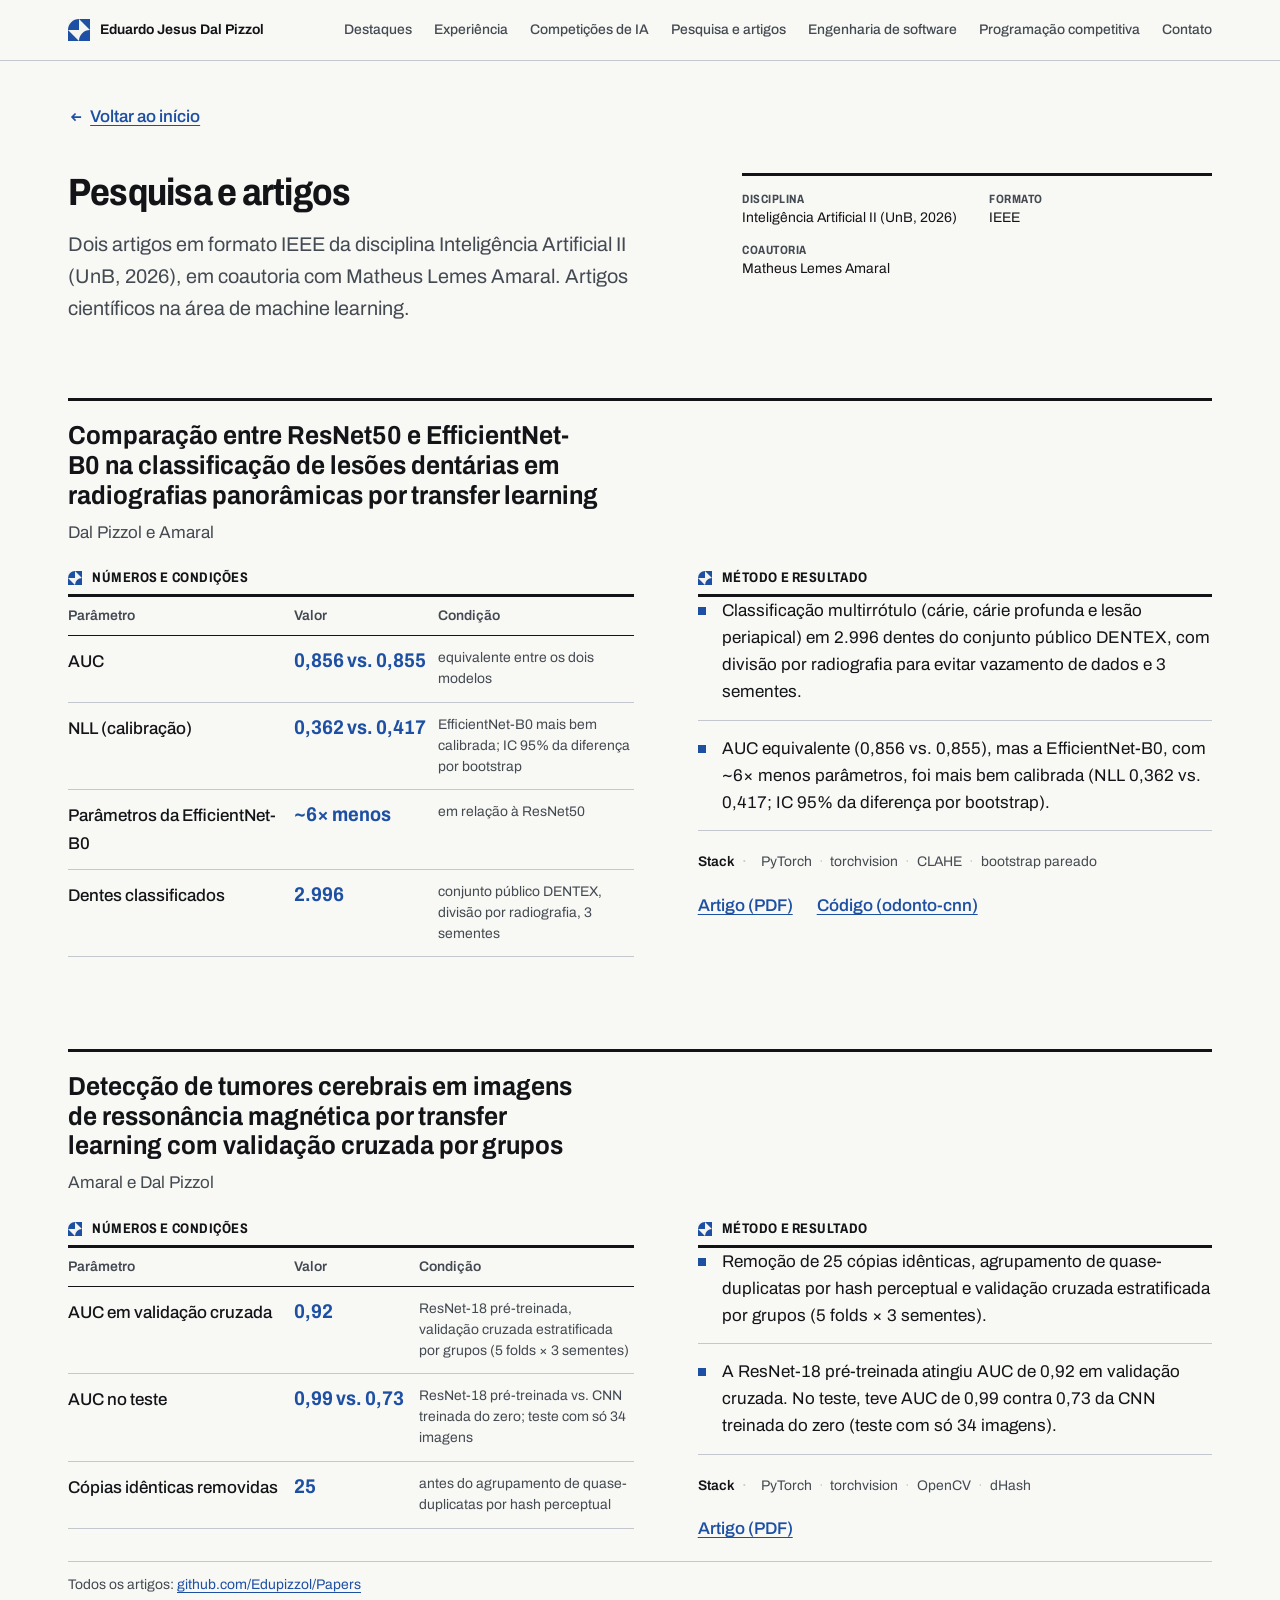
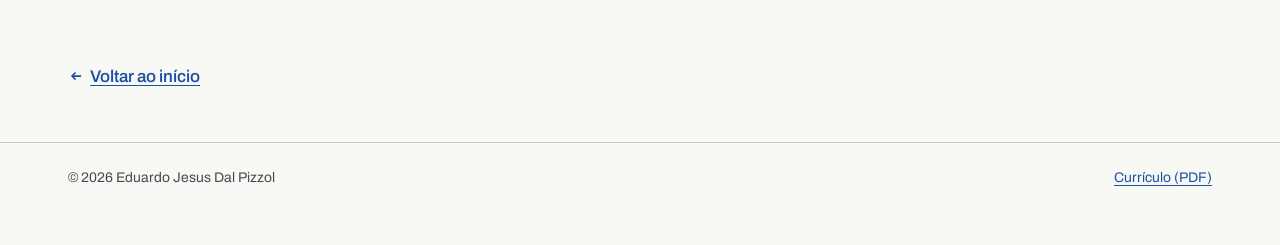
==== projetos/artigos.html @ 04b91852 "feat: refaz o portfólio com foco em AI Engineering - index.html com seções de destaques, experiência" ====
<!DOCTYPE html>
<html lang="pt-BR">
<head>
<meta charset="utf-8">
<meta name="viewport" content="width=device-width, initial-scale=1">
<title>Pesquisa e artigos · Eduardo Jesus Dal Pizzol</title>
<meta name="description" content="Dois artigos em formato IEEE de deep learning com PyTorch: lesões dentárias em radiografias panorâmicas e tumores cerebrais em ressonância magnética.">
<meta name="author" content="Eduardo Jesus Dal Pizzol">
<link rel="canonical" href="https://edupizzol.github.io/projetos/artigos.html">
<meta name="theme-color" content="#f8f8f5" media="(prefers-color-scheme: light)">
<meta name="theme-color" content="#0f1114" media="(prefers-color-scheme: dark)">

<meta property="og:type" content="article">
<meta property="og:locale" content="pt_BR">
<meta property="og:site_name" content="Eduardo Jesus Dal Pizzol">
<meta property="og:title" content="Pesquisa e artigos · Eduardo Jesus Dal Pizzol">
<meta property="og:description" content="Dois artigos em formato IEEE de deep learning com PyTorch: lesões dentárias em radiografias panorâmicas e tumores cerebrais em ressonância magnética.">
<meta property="og:url" content="https://edupizzol.github.io/projetos/artigos.html">
<meta property="og:image" content="https://edupizzol.github.io/assets/img/og.png">
<meta property="og:image:width" content="1200">
<meta property="og:image:height" content="630">
<meta property="og:image:alt" content="Eduardo Jesus Dal Pizzol, AI Engineering: Machine Learning, NLP e LLMs">
<meta name="twitter:card" content="summary_large_image">

<link rel="icon" href="../assets/img/favicon.svg" type="image/svg+xml">
<link rel="icon" href="../assets/img/favicon-32.png" sizes="32x32" type="image/png">
<link rel="apple-touch-icon" href="../assets/img/apple-touch-icon.png">
<link rel="preload" href="../assets/fonts/archivo-latin.woff2" as="font" type="font/woff2" crossorigin>
<link rel="stylesheet" href="../assets/css/style.css">
</head>
<body>
<a class="skip" href="#conteudo">Pular para o conteúdo</a>

<header class="doc-head">
  <div class="wrap">
    <a class="brand" href="../" aria-label="Eduardo Jesus Dal Pizzol, início">
      <svg class="tile" width="22" height="22" viewBox="0 0 24 24" aria-hidden="true" focusable="false"><rect class="tw" width="24" height="24"/><path class="tb" d="M12 12V0A12 12 0 0 0 0 12ZM12 0H24V12ZM0 12V24H12ZM24 24H12A12 12 0 0 1 24 12Z"/></svg>
      Eduardo Jesus Dal Pizzol
    </a>
    <nav class="site-nav" aria-label="Seções do início">
      <ul>
        <li><a href="../#destaques">Destaques</a></li>
        <li><a href="../#experiencia">Experiência</a></li>
        <li><a href="../#competicoes">Competições de IA</a></li>
        <li><a href="../#pesquisa">Pesquisa e artigos</a></li>
        <li><a href="../#engenharia">Engenharia de software</a></li>
        <li><a href="../#programacao">Programação competitiva</a></li>
        <li><a href="../#contato">Contato</a></li>
      </ul>
    </nav>
  </div>
</header>

<main id="conteudo" class="wrap">
  <a class="back" href="../"><svg viewBox="0 0 16 16" aria-hidden="true" focusable="false"><path d="M13 8H4M7.5 4.5 4 8l3.5 3.5" fill="none" stroke="currentColor" stroke-width="1.6"/></svg>Voltar ao início</a>

  <div class="detail-head">
    <div>
      <h1>Pesquisa e artigos</h1>
      <p class="lede">Dois artigos em formato IEEE da disciplina Inteligência Artificial II (UnB, 2026), em coautoria com Matheus Lemes Amaral. Artigos científicos na área de machine learning.</p>
    </div>
    <dl class="entry-meta">
      <div><dt>Disciplina</dt><dd>Inteligência Artificial II (UnB, 2026)</dd></div>
      <div><dt>Formato</dt><dd>IEEE</dd></div>
      <div><dt>Coautoria</dt><dd>Matheus Lemes Amaral</dd></div>
    </dl>
  </div>

  <div class="detail-body">
<div>
  <article class="paper">
    <h2>Comparação entre ResNet50 e EfficientNet-B0 na classificação de lesões dentárias em radiografias panorâmicas por transfer learning</h2>
    <p class="authors">Dal Pizzol e Amaral</p>
    <div class="paper-grid">
      <div class="spec-wrap">
        <h3 class="spec-title"><svg class="tile" width="14" height="14" viewBox="0 0 24 24" aria-hidden="true" focusable="false"><rect class="tw" width="24" height="24"/><path class="tb" d="M12 12V0A12 12 0 0 0 0 12ZM12 0H24V12ZM0 12V24H12ZM24 24H12A12 12 0 0 1 24 12Z"/></svg> Números e condições</h3>
        <table class="spec" role="table">
          <colgroup><col class="c-param"><col class="c-val"><col></colgroup>
          <thead role="rowgroup"><tr role="row"><th scope="col" role="columnheader">Parâmetro</th><th scope="col" role="columnheader">Valor</th><th scope="col" role="columnheader">Condição</th></tr></thead>
          <tbody role="rowgroup">
          <tr role="row"><th scope="row" role="rowheader">AUC</th><td class="val" role="cell">0,856 vs. 0,855</td><td class="cond" role="cell">equivalente entre os dois modelos</td></tr>
          <tr role="row"><th scope="row" role="rowheader">NLL (calibração)</th><td class="val" role="cell">0,362 vs. 0,417</td><td class="cond" role="cell">EfficientNet-B0 mais bem calibrada; IC 95% da diferença por bootstrap</td></tr>
          <tr role="row"><th scope="row" role="rowheader">Parâmetros da EfficientNet-B0</th><td class="val" role="cell">~6× menos</td><td class="cond" role="cell">em relação à ResNet50</td></tr>
          <tr role="row"><th scope="row" role="rowheader">Dentes classificados</th><td class="val" role="cell">2.996</td><td class="cond" role="cell">conjunto público DENTEX, divisão por radiografia, 3 sementes</td></tr>
          </tbody>
        </table>
      </div>
      <div>
        <h3 class="spec-title"><svg class="tile" width="14" height="14" viewBox="0 0 24 24" aria-hidden="true" focusable="false"><rect class="tw" width="24" height="24"/><path class="tb" d="M12 12V0A12 12 0 0 0 0 12ZM12 0H24V12ZM0 12V24H12ZM24 24H12A12 12 0 0 1 24 12Z"/></svg> Método e resultado</h3>
        <ul class="bullets">
          <li>Classificação multirrótulo (cárie, cárie profunda e lesão periapical) em 2.996 dentes do conjunto público DENTEX, com divisão por radiografia para evitar vazamento de dados e 3 sementes.</li>
          <li>AUC equivalente (0,856 vs. 0,855), mas a EfficientNet-B0, com ~6× menos parâmetros, foi mais bem calibrada (NLL 0,362 vs. 0,417; IC 95% da diferença por bootstrap).</li>
        </ul>
        <ul class="stack" aria-label="Stack"><li class="stack-label">Stack</li><li>PyTorch</li><li>torchvision</li><li>CLAHE</li><li>bootstrap pareado</li></ul>
        <ul class="links"><li><a href="https://github.com/Edupizzol/Papers/blob/main/2026-lesoes-dentarias-resnet-efficientnet.pdf">Artigo (PDF)</a></li><li><a href="https://github.com/Edupizzol/odonto-cnn">Código (odonto-cnn)</a></li></ul>
      </div>
    </div>
  </article>
  <article class="paper">
    <h2>Detecção de tumores cerebrais em imagens de ressonância magnética por transfer learning com validação cruzada por grupos</h2>
    <p class="authors">Amaral e Dal Pizzol</p>
    <div class="paper-grid">
      <div class="spec-wrap">
        <h3 class="spec-title"><svg class="tile" width="14" height="14" viewBox="0 0 24 24" aria-hidden="true" focusable="false"><rect class="tw" width="24" height="24"/><path class="tb" d="M12 12V0A12 12 0 0 0 0 12ZM12 0H24V12ZM0 12V24H12ZM24 24H12A12 12 0 0 1 24 12Z"/></svg> Números e condições</h3>
        <table class="spec" role="table">
          <colgroup><col class="c-param"><col class="c-val"><col></colgroup>
          <thead role="rowgroup"><tr role="row"><th scope="col" role="columnheader">Parâmetro</th><th scope="col" role="columnheader">Valor</th><th scope="col" role="columnheader">Condição</th></tr></thead>
          <tbody role="rowgroup">
          <tr role="row"><th scope="row" role="rowheader">AUC em validação cruzada</th><td class="val" role="cell">0,92</td><td class="cond" role="cell">ResNet-18 pré-treinada, validação cruzada estratificada por grupos (5 folds × 3 sementes)</td></tr>
          <tr role="row"><th scope="row" role="rowheader">AUC no teste</th><td class="val" role="cell">0,99 vs. 0,73</td><td class="cond" role="cell">ResNet-18 pré-treinada vs. CNN treinada do zero; teste com só 34 imagens</td></tr>
          <tr role="row"><th scope="row" role="rowheader">Cópias idênticas removidas</th><td class="val" role="cell">25</td><td class="cond" role="cell">antes do agrupamento de quase-duplicatas por hash perceptual</td></tr>
          </tbody>
        </table>
      </div>
      <div>
        <h3 class="spec-title"><svg class="tile" width="14" height="14" viewBox="0 0 24 24" aria-hidden="true" focusable="false"><rect class="tw" width="24" height="24"/><path class="tb" d="M12 12V0A12 12 0 0 0 0 12ZM12 0H24V12ZM0 12V24H12ZM24 24H12A12 12 0 0 1 24 12Z"/></svg> Método e resultado</h3>
        <ul class="bullets">
          <li>Remoção de 25 cópias idênticas, agrupamento de quase-duplicatas por hash perceptual e validação cruzada estratificada por grupos (5 folds × 3 sementes).</li>
          <li>A ResNet-18 pré-treinada atingiu AUC de 0,92 em validação cruzada. No teste, teve AUC de 0,99 contra 0,73 da CNN treinada do zero (teste com só 34 imagens).</li>
        </ul>
        <ul class="stack" aria-label="Stack"><li class="stack-label">Stack</li><li>PyTorch</li><li>torchvision</li><li>OpenCV</li><li>dHash</li></ul>
        <ul class="links"><li><a href="https://github.com/Edupizzol/Papers/blob/main/2026-tumor-cerebral-rm-validacao-por-grupos.pdf">Artigo (PDF)</a></li></ul>
      </div>
    </div>
  </article>
    <p class="note">Todos os artigos: <a href="https://github.com/Edupizzol/Papers">github.com/Edupizzol/Papers</a></p>
</div>
  </div>

  <a class="back" href="../"><svg viewBox="0 0 16 16" aria-hidden="true" focusable="false"><path d="M13 8H4M7.5 4.5 4 8l3.5 3.5" fill="none" stroke="currentColor" stroke-width="1.6"/></svg>Voltar ao início</a>
</main>

<footer class="site-foot">
  <div class="wrap">
    <p>© 2026 Eduardo Jesus Dal Pizzol</p>
    <p><a href="../curriculo.pdf">Currículo (PDF)</a></p>
  </div>
</footer>
</body>
</html>
---- assets/css/style.css ----
/* Portfólio · Eduardo Jesus Dal Pizzol
   Folha de dados: cada resultado com seu valor e sua condição ao lado.
   Fonte: Archivo (SIL OFL 1.1, ver assets/fonts/OFL.txt), auto-hospedada. */

@font-face {
  font-family: "Archivo";
  font-style: normal;
  font-weight: 100 900;
  font-stretch: 62% 125%;
  font-display: swap;
  src: url("../fonts/archivo-latin.woff2") format("woff2");
  unicode-range: U+0000-00FF, U+0131, U+0152-0153, U+02BB-02BC, U+02C6, U+02DA, U+02DC, U+0304, U+0308, U+0329, U+2000-206F, U+20AC, U+2122, U+2191, U+2193, U+2212, U+2215, U+FEFF, U+FFFD;
}
@font-face {
  font-family: "Archivo";
  font-style: normal;
  font-weight: 100 900;
  font-stretch: 62% 125%;
  font-display: swap;
  src: url("../fonts/archivo-latin-ext.woff2") format("woff2");
  unicode-range: U+0100-02BA, U+02BD-02C5, U+02C7-02CC, U+02CE-02D7, U+02DD-02FF, U+0304, U+0308, U+0329, U+1D00-1DBF, U+1E00-1E9F, U+1EF2-1EFF, U+2020, U+20A0-20AB, U+20AD-20C4, U+2113, U+2C60-2C7F, U+A720-A7FF;
}

/* ---------- tokens ---------- */

:root {
  color-scheme: light dark;

  --paper: #f8f8f5;
  --ink: #121417;
  --ink-2: #444a52;
  --rule: #c4c8ce;
  --accent: #1d4fa3;
  --accent-hover: #163d80;
  --on-accent: #ffffff;
  --select: #c9d8f2;

  /* o azulejo é objeto físico: mesmas cores nos dois temas */
  --tile-blue: #1d4fa3;
  --tile-white: #f4f4f0;

  --font: "Archivo", ui-sans-serif, system-ui, -apple-system, "Segoe UI", Roboto, "Helvetica Neue", Arial, sans-serif;

  --gutter: clamp(16px, 4vw, 48px);
  --max: 1240px;
  --step--1: clamp(0.8125rem, 0.79rem + 0.1vw, 0.875rem);
  --step-0: clamp(1rem, 0.97rem + 0.15vw, 1.0625rem);
  --step-1: clamp(1.0625rem, 1rem + 0.3vw, 1.25rem);
  --step-2: clamp(1.25rem, 1.1rem + 0.7vw, 1.625rem);
  --step-3: clamp(1.625rem, 1.3rem + 1.4vw, 2.375rem);
  --step-4: clamp(2.25rem, 1.3rem + 4vw, 4.5rem);

  --space-section: clamp(3.5rem, 2.5rem + 4vw, 6.5rem);
}

@media (prefers-color-scheme: dark) {
  :root {
    --paper: #0f1114;
    --ink: #e8eaed;
    --ink-2: #a8afb9;
    --rule: #30353d;
    --accent: #8fb3f2;
    --accent-hover: #b4cdf7;
    --on-accent: #0f1114;
    --select: #29426e;
  }
}

/* ---------- base ---------- */

*, *::before, *::after { box-sizing: border-box; }

html {
  -webkit-text-size-adjust: 100%;
  text-size-adjust: 100%;
  scroll-padding-top: 1.5rem;
}

body {
  margin: 0;
  background: var(--paper);
  color: var(--ink);
  font-family: var(--font);
  font-size: var(--step-0);
  line-height: 1.6;
  font-weight: 400;
  font-variant-numeric: tabular-nums;
  -webkit-font-smoothing: antialiased;
  overflow-wrap: break-word;
}

::selection { background: var(--select); color: var(--ink); }

h1, h2, h3, h4 { line-height: 1.15; margin: 0; text-wrap: balance; }
p { margin: 0 0 1rem; text-wrap: pretty; }
ul, ol { margin: 0; padding: 0; }
img, svg { display: block; max-width: 100%; }

a {
  color: var(--accent);
  text-decoration-line: underline;
  text-decoration-thickness: 1px;
  text-underline-offset: 0.2em;
  transition: color 0.15s ease, text-decoration-color 0.15s ease;
}
a:hover { color: var(--accent-hover); text-decoration-thickness: 2px; }

:focus-visible {
  outline: 2px solid var(--accent);
  outline-offset: 3px;
  border-radius: 1px;
}

.skip {
  position: absolute;
  left: var(--gutter);
  top: -100px;
  z-index: 10;
  background: var(--accent);
  color: var(--on-accent);
  padding: 0.5rem 0.875rem;
  font-weight: 600;
  text-decoration: none;
}
.skip:focus { top: 0.75rem; }

.visually-hidden {
  position: absolute !important;
  width: 1px; height: 1px;
  margin: -1px; padding: 0;
  overflow: hidden;
  clip: rect(0 0 0 0);
  white-space: nowrap;
  border: 0;
}

.wrap {
  max-width: var(--max);
  margin-inline: auto;
  padding-inline: var(--gutter);
}

/* ---------- azulejo ---------- */

.tile { flex: none; }
.tile .tw { fill: var(--tile-white); }
.tile .tb { fill: var(--tile-blue); }

/* ---------- cabeçalho do documento ---------- */

.doc-head {
  border-bottom: 1px solid var(--rule);
}
.doc-head .wrap {
  display: flex;
  align-items: center;
  gap: 1rem 2rem;
  min-height: 3.75rem;
}
.brand {
  display: inline-flex;
  align-items: center;
  gap: 0.625rem;
  color: var(--ink);
  font-weight: 650;
  font-size: var(--step--1);
  text-decoration: none;
  white-space: nowrap;
}
.brand:hover { color: var(--ink); }

.site-nav { margin-left: auto; min-width: 0; }
.site-nav ul {
  display: flex;
  list-style: none;
  gap: 0.25rem 1.375rem;
}
.site-nav a {
  display: inline-block;
  padding-block: 0.875rem;
  color: var(--ink-2);
  font-size: var(--step--1);
  font-weight: 500;
  text-decoration: none;
  white-space: nowrap;
}
.site-nav a:hover { color: var(--ink); text-decoration: underline; }

@media (max-width: 1100px) {
  .doc-head .wrap { flex-wrap: wrap; padding-top: 0.75rem; gap: 0 1rem; }
  .site-nav { margin-left: 0; width: 100%; }
  .site-nav ul {
    overflow-x: auto;
    scrollbar-width: thin;
    scrollbar-color: var(--rule) transparent;
    padding: 0.375rem 2.5rem 0.375rem 0.375rem;
    margin: -0.375rem -0.375rem 0;
    -webkit-mask-image: linear-gradient(to right, #000 calc(100% - 2.5rem), transparent);
    mask-image: linear-gradient(to right, #000 calc(100% - 2.5rem), transparent);
  }
  .site-nav a { padding-block: 0.625rem; }
}

/* ---------- hero ---------- */

.hero {
  display: grid;
  gap: clamp(2.5rem, 5vw, 4.5rem);
  padding-block: clamp(2.5rem, 1.5rem + 5vw, 5.5rem) var(--space-section);
}
@media (min-width: 1024px) {
  .hero {
    grid-template-columns: minmax(0, 1.08fr) minmax(0, 1fr);
    align-items: start;
  }
}

.hero h1 {
  font-size: var(--step-4);
  font-weight: 720;
  font-stretch: 86%;
  letter-spacing: -0.022em;
  line-height: 0.98;
  margin-bottom: 1.25rem;
}
.hero .role {
  font-size: var(--step-1);
  font-weight: 500;
  line-height: 1.4;
  color: var(--ink);
  max-width: 38ch;
  margin-bottom: 1.5rem;
}
.hero .lede {
  max-width: 60ch;
  color: var(--ink-2);
  font-size: var(--step-1);
  line-height: 1.6;
  margin-bottom: 2rem;
}

.actions {
  display: flex;
  flex-wrap: wrap;
  align-items: center;
  gap: 0.75rem 1.5rem;
  list-style: none;
}
.actions a:not(.btn) { font-weight: 550; }

.btn {
  display: inline-flex;
  align-items: center;
  gap: 0.5rem;
  min-height: 2.875rem;
  padding: 0.625rem 1.125rem;
  background: var(--accent);
  color: var(--on-accent);
  border: 1px solid var(--accent);
  border-radius: 2px;
  font-weight: 600;
  text-decoration: none;
  transition: background-color 0.15s ease, border-color 0.15s ease;
}
.btn:hover { background: var(--accent-hover); border-color: var(--accent-hover); color: var(--on-accent); }
.btn svg { width: 1em; height: 1em; }

/* ---------- seções ---------- */

.section { padding-bottom: var(--space-section); }

.section-head {
  display: flex;
  align-items: center;
  gap: 0.75rem;
  border-top: 3px solid var(--ink);
  padding-top: 0.875rem;
  margin-bottom: clamp(1.75rem, 1.25rem + 1.5vw, 2.75rem);
}
.section-head h2 {
  font-size: var(--step-2);
  font-weight: 700;
  font-stretch: 80%;
  letter-spacing: 0.01em;
  text-transform: uppercase;
}
.section-intro {
  max-width: 68ch;
  color: var(--ink-2);
  margin: -0.75rem 0 2rem;
}

/* ---------- tabela parâmetro · valor · condição ---------- */

.spec-wrap { min-width: 0; }
.spec-title {
  display: flex;
  align-items: center;
  gap: 0.625rem;
  font-size: var(--step--1);
  font-weight: 700;
  font-stretch: 80%;
  text-transform: uppercase;
  letter-spacing: 0.04em;
  border-bottom: 3px solid var(--ink);
  padding-bottom: 0.5rem;
}
h2.spec-title { font-size: var(--step-1); }

.spec {
  width: 100%;
  border-collapse: collapse;
  font-size: var(--step-0);
}
.spec th, .spec td {
  text-align: left;
  vertical-align: top;
  padding: 0.75rem 0.75rem 0.75rem 0;
  border-bottom: 1px solid var(--rule);
}
.spec thead th {
  font-size: var(--step--1);
  font-weight: 600;
  color: var(--ink-2);
  padding-block: 0.5rem;
  border-bottom: 1px solid var(--ink);
}
.spec tbody th { font-weight: 500; }
.spec .val {
  color: var(--accent);
  font-weight: 700;
  font-stretch: 90%;
  font-size: var(--step-1);
  line-height: 1.3;
  white-space: nowrap;
}
.spec .cond { color: var(--ink-2); font-size: var(--step--1); line-height: 1.5; }
.spec td:last-child, .spec th:last-child { padding-right: 0; }
.spec a { color: inherit; }
.spec tbody th a { color: var(--ink); text-decoration-color: var(--rule); }
.spec tbody th a:hover { text-decoration-color: var(--ink); }

/* colunas: parâmetro | valor | condição */
.spec col.c-param { width: 40%; }
.spec col.c-val { width: 22%; }

@media (max-width: 640px) {
  .spec, .spec tbody { display: block; width: 100%; }
  .spec colgroup { display: none; }
  .spec thead { position: absolute; width: 1px; height: 1px; overflow: hidden; clip: rect(0 0 0 0); }
  .spec tr {
    display: grid;
    grid-template-columns: 6.5rem minmax(0, 1fr);
    column-gap: 1rem;
    border-bottom: 1px solid var(--rule);
    padding-block: 0.75rem;
  }
  .spec th, .spec td { border: 0; padding: 0; }
  .spec .val { grid-column: 1; grid-row: 1 / span 2; white-space: normal; }
  .spec tbody th { grid-column: 2; grid-row: 1; }
  .spec .cond { grid-column: 2; grid-row: 2; margin-top: 0.125rem; }
}

/* ---------- entradas (experiência, competições, projetos) ---------- */

.entries { list-style: none; }
.entry {
  display: grid;
  gap: 1rem clamp(1.5rem, 4vw, 4rem);
  padding-block: clamp(1.75rem, 1.25rem + 1.5vw, 2.5rem);
  border-top: 1px solid var(--rule);
}
.entries > .entry:first-child { border-top: 0; padding-top: 0; }
@media (min-width: 900px) {
  .entry { grid-template-columns: minmax(0, 15rem) minmax(0, 1fr); }
}

.entry-meta {
  margin: 0;
  font-size: var(--step--1);
  line-height: 1.5;
  color: var(--ink-2);
}
.entry-meta div + div { margin-top: 0.5rem; }
@media (max-width: 899px) {
  .entry > .entry-meta {
    display: grid;
    grid-template-columns: repeat(auto-fit, minmax(9rem, 1fr));
    gap: 0.625rem 1.25rem;
  }
  .entry > .entry-meta div + div { margin-top: 0; }
  /* título primeiro, depois datas e papel, depois descrição e links */
  .entry { display: flex; flex-direction: column; gap: 0; }
  .entry > .entry-body { display: contents; }
  .entry > .entry-meta { order: 1; margin-bottom: 1rem; }
  .entry-body > :not(h3):not(.org):not(.seal) { order: 2; }
  .entry .seal { align-self: flex-start; }
}
.entry-meta dt {
  font-weight: 700;
  font-stretch: 80%;
  text-transform: uppercase;
  letter-spacing: 0.04em;
  font-size: 0.75rem;
  color: var(--ink-2);
}
.entry-meta dd { margin: 0; color: var(--ink); }

.entry-body { min-width: 0; max-width: 72ch; }
.entry h3 {
  font-size: var(--step-2);
  font-weight: 680;
  font-stretch: 92%;
  letter-spacing: -0.01em;
  margin-bottom: 0.625rem;
}
.entry h3 + .org { margin-top: -0.25rem; }
.org { color: var(--ink-2); font-size: var(--step--1); margin-bottom: 0.875rem; }
.entry p { margin-bottom: 0.875rem; }

.stack {
  display: flex;
  flex-wrap: wrap;
  gap: 0.25rem 0;
  list-style: none;
  font-size: var(--step--1);
  color: var(--ink-2);
  margin-bottom: 1rem;
}
.stack li:not(:last-child)::after {
  content: "·";
  padding-inline: 0.5em;
  color: var(--rule);
}
.stack-label { font-weight: 600; color: var(--ink); margin-right: 0.5em; }

.links {
  display: flex;
  flex-wrap: wrap;
  gap: 0.5rem 1.5rem;
  list-style: none;
  font-weight: 550;
}
.links a { display: inline-flex; align-items: center; gap: 0.375rem; min-height: 2rem; }
.links svg { width: 0.95em; height: 0.95em; flex: none; }

/* selo e estados: sempre texto, nunca só cor */
.seal {
  display: inline-block;
  border: 1px solid var(--accent);
  color: var(--accent);
  font-weight: 650;
  font-size: var(--step--1);
  line-height: 1.4;
  padding: 0.3rem 0.625rem;
  margin-bottom: 0.875rem;
}
.tag {
  display: inline-block;
  border: 1px solid var(--rule);
  color: var(--ink-2);
  font-size: 0.75rem;
  font-weight: 650;
  font-stretch: 85%;
  text-transform: uppercase;
  letter-spacing: 0.05em;
  padding: 0.1rem 0.45rem;
  vertical-align: 0.15em;
  white-space: nowrap;
}

.note {
  font-size: var(--step--1);
  color: var(--ink-2);
  border-top: 1px solid var(--rule);
  padding-top: 0.75rem;
  margin-top: 1rem;
}

/* engenharia de software: duas colunas de entradas compactas */
.grid-2 { display: grid; gap: 0 clamp(2rem, 5vw, 4rem); list-style: none; }
@media (min-width: 900px) { .grid-2 { grid-template-columns: repeat(2, minmax(0, 1fr)); } }
.grid-2 .entry { grid-template-columns: minmax(0, 1fr); }
.grid-2 > .entry:first-child { border-top: 0; padding-top: 0; }
@media (min-width: 900px) {
  .grid-2 > .entry:nth-child(2) { border-top: 0; padding-top: 0; }
}
.grid-2 .entry h3 { font-size: var(--step-1); }

/* ---------- programação competitiva ---------- */

.cp { display: grid; gap: 2rem clamp(2rem, 5vw, 4rem); }
@media (min-width: 900px) { .cp { grid-template-columns: minmax(0, 1.2fr) minmax(0, 1fr); } }
.cp p { max-width: 64ch; }
.cf-status { font-size: var(--step--1); color: var(--ink-2); margin-top: 0.75rem; }

/* ---------- contato ---------- */

.contact {
  display: grid;
  gap: 1.5rem;
  align-items: end;
}
@media (min-width: 900px) { .contact { grid-template-columns: minmax(0, 1fr) auto; } }
.contact-list { list-style: none; }
.contact-list li {
  display: grid;
  grid-template-columns: 6.5rem minmax(0, 1fr);
  gap: 1rem;
  padding-block: 0.75rem;
  border-bottom: 1px solid var(--rule);
}
.contact-list li:first-child { border-top: 1px solid var(--rule); }
.contact-list .k { color: var(--ink-2); font-size: var(--step--1); padding-top: 0.125rem; }
.contact-list a { font-weight: 550; overflow-wrap: anywhere; }

.site-foot {
  border-top: 1px solid var(--rule);
  padding-block: 1.5rem 2.5rem;
  font-size: var(--step--1);
  color: var(--ink-2);
}
.site-foot .wrap { display: flex; flex-wrap: wrap; justify-content: space-between; gap: 0.5rem 2rem; }

/* ---------- páginas de detalhe ---------- */

.back {
  display: inline-flex;
  align-items: center;
  gap: 0.375rem;
  margin-top: clamp(1.5rem, 1rem + 2vw, 2.5rem);
  font-weight: 550;
  min-height: 2rem;
}
.back svg { width: 0.95em; height: 0.95em; }

.detail-head {
  padding-block: clamp(1.5rem, 1rem + 2vw, 2.5rem) clamp(2.5rem, 2rem + 2vw, 4rem);
  display: grid;
  gap: 2rem clamp(2rem, 5vw, 4rem);
}
@media (min-width: 1024px) {
  .detail-head { grid-template-columns: minmax(0, 1.3fr) minmax(0, 1fr); align-items: start; }
}
.detail-head h1 {
  font-size: var(--step-3);
  font-weight: 720;
  font-stretch: 86%;
  letter-spacing: -0.02em;
  line-height: 1.05;
  margin-bottom: 1rem;
}
.detail-head .lede { color: var(--ink-2); font-size: var(--step-1); max-width: 60ch; }
.detail-head .entry-meta {
  border-top: 3px solid var(--ink);
  padding-top: 0.875rem;
  display: grid;
  gap: 0.75rem 1.5rem;
  grid-template-columns: repeat(auto-fit, minmax(10rem, 1fr));
}
.detail-head .entry-meta div + div { margin-top: 0; }

.detail-body {
  display: grid;
  gap: clamp(2.5rem, 2rem + 2vw, 4rem) clamp(2rem, 5vw, 4rem);
  padding-bottom: clamp(2rem, 1.5rem + 2vw, 3rem);
}
main > .back:last-child { margin-top: 0; margin-bottom: clamp(2rem, 1.5rem + 2vw, 3.5rem); }
.block-foot { margin-top: 1.5rem; }
.entry-body .spec { margin-bottom: 1rem; }
.detail-block h2 { margin-bottom: 1.25rem; }

.bullets { list-style: none; max-width: 72ch; }
.bullets li {
  position: relative;
  padding-left: 1.5rem;
  padding-block: 0.875rem;
  border-bottom: 1px solid var(--rule);
}
.bullets li:first-child { padding-top: 0; }
.bullets li:first-child::before { top: 0.6em; }
.bullets li::before {
  content: "";
  position: absolute;
  left: 0;
  top: calc(0.875rem + 0.6em);
  width: 0.5rem;
  height: 0.5rem;
  background: var(--accent);
}

.paper {
  border-top: 3px solid var(--ink);
  padding-top: 1.25rem;
}
.paper + .paper { margin-top: var(--space-section); }
.paper > h2 {
  font-size: var(--step-2);
  font-weight: 680;
  font-stretch: 92%;
  max-width: 40ch;
  margin-bottom: 0.5rem;
}
.paper .authors { color: var(--ink-2); margin-bottom: 1.5rem; }
.paper-grid { display: grid; gap: 2rem clamp(2rem, 5vw, 4rem); }
@media (min-width: 1024px) { .paper-grid { grid-template-columns: minmax(0, 1.1fr) minmax(0, 1fr); } }

/* ---------- movimento ---------- */

@media (prefers-reduced-motion: reduce) {
  *, *::before, *::after {
    transition-duration: 0.01ms !important;
    animation-duration: 0.01ms !important;
    scroll-behavior: auto !important;
  }
}
@media (prefers-reduced-motion: no-preference) {
  html { scroll-behavior: smooth; }
}

/* ---------- impressão ---------- */

@media print {
  .doc-head .site-nav, .skip, .back { display: none; }
  body { background: #fff; color: #000; }
  a { color: #000; }
}

.spec + .links { margin-top: 1rem; }
.next-steps { margin-top: 2.5rem; }
.next-steps .tag { margin-left: 0.25rem; }
.bullets-after { max-width: 72ch; margin-top: 0.875rem; }
.paper-grid .stack { margin-top: 1.25rem; }
.detail-head .lede .tag { margin-left: 0.375rem; }

/* lista curta de artigos no index */
.paper-list { list-style: none; margin-bottom: 1rem; max-width: 72ch; }
.paper-list li { padding-block: 0.875rem; border-bottom: 1px solid var(--rule); }
.paper-list li:first-child { border-top: 1px solid var(--rule); }
.paper-list h4 { font-size: var(--step-0); font-weight: 650; margin-bottom: 0.25rem; }
.paper-list p { margin: 0; color: var(--ink-2); font-size: var(--step--1); line-height: 1.55; }
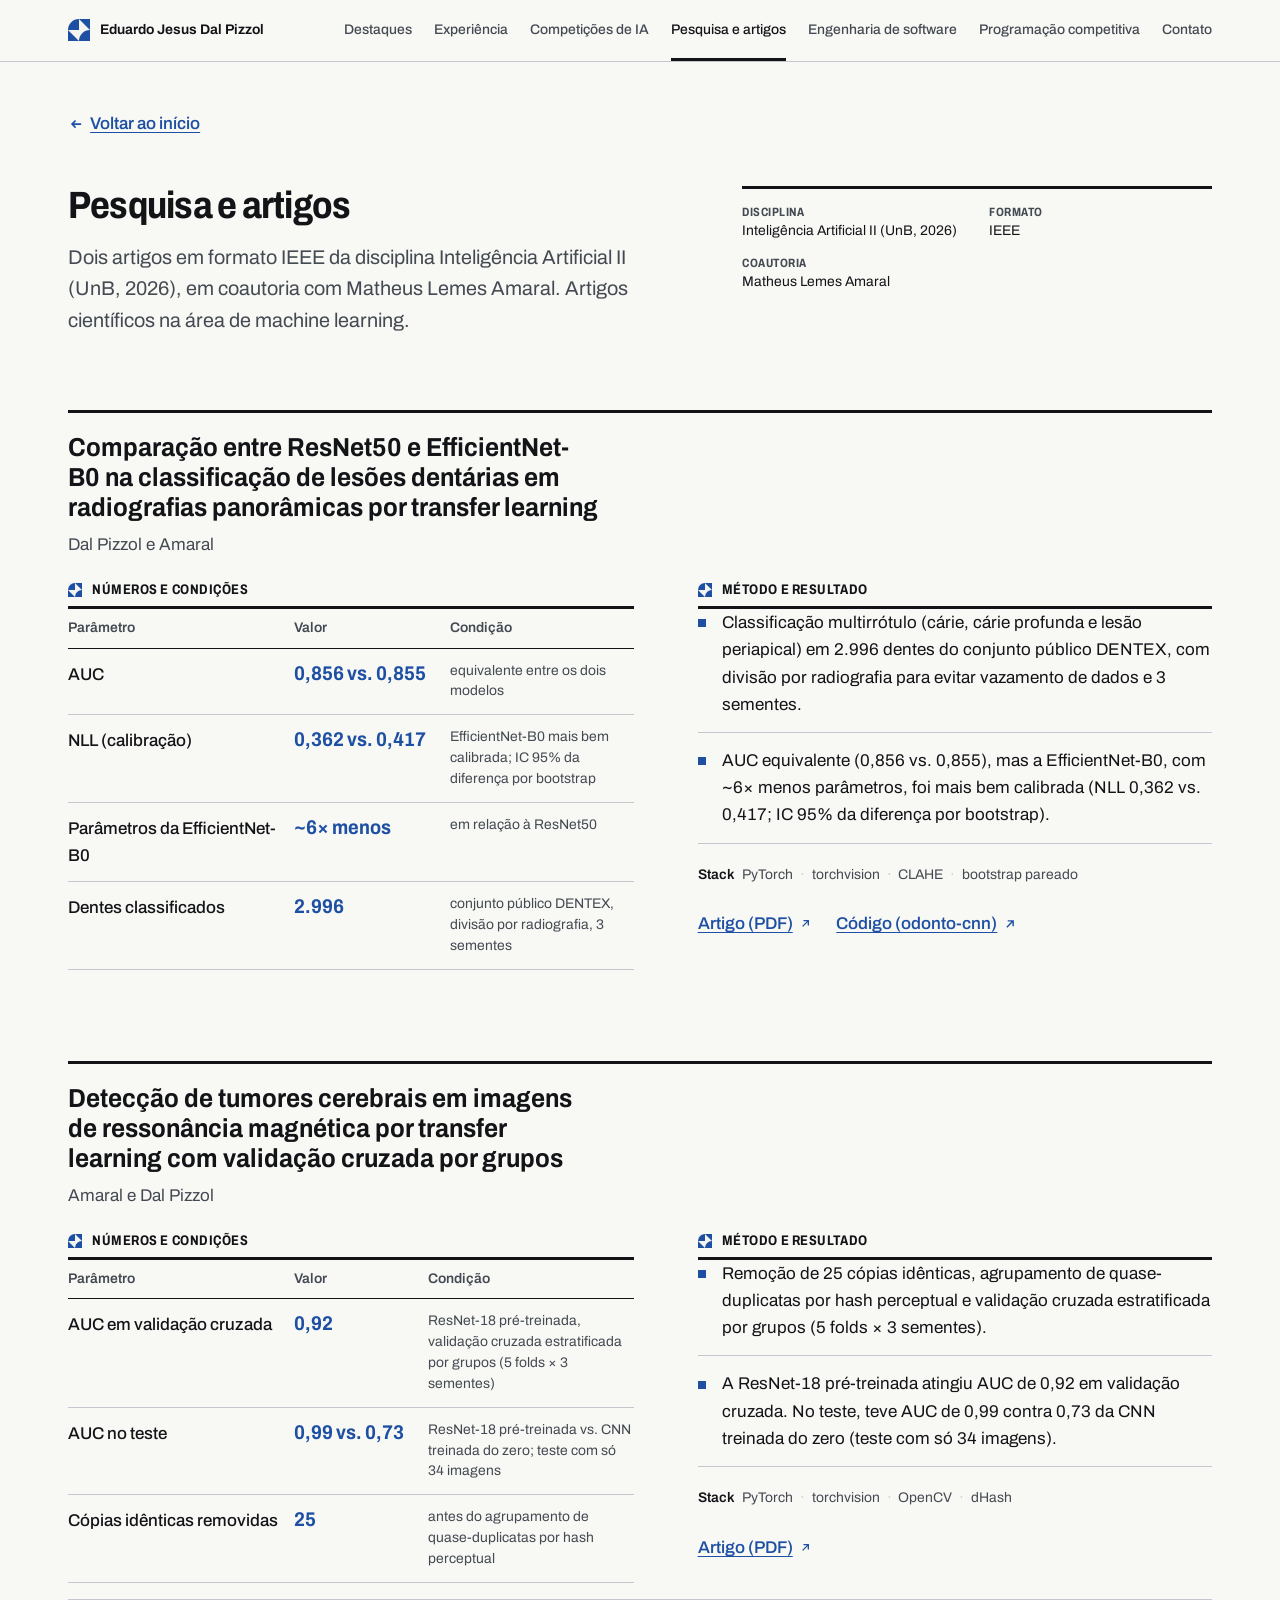
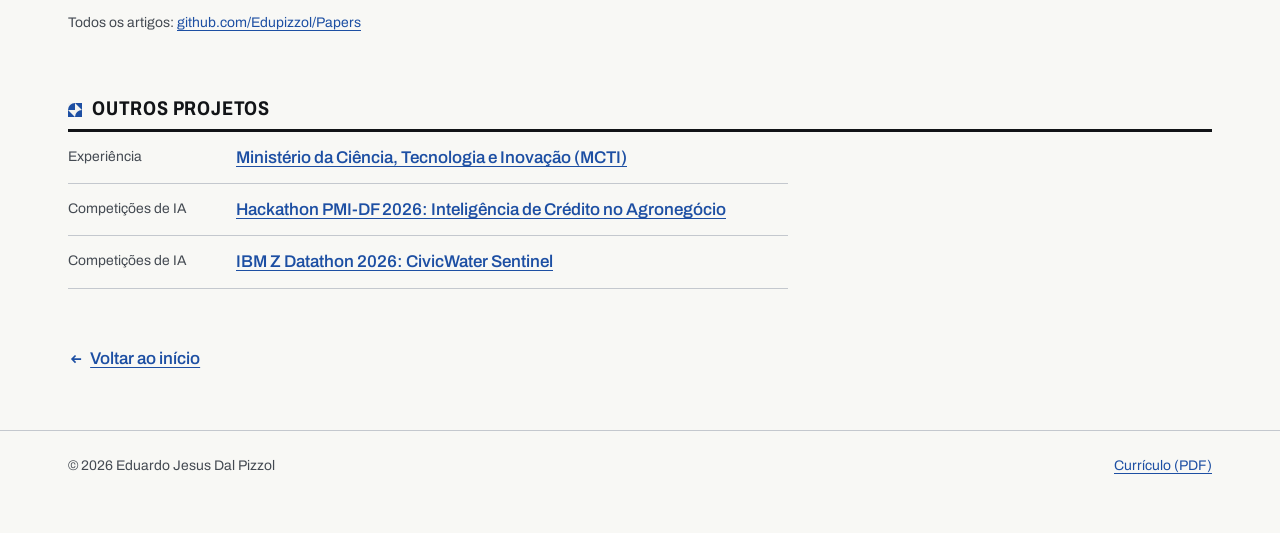
==== commit 24d9ae45: "feat: melhora navegação, acessibilidade e impressão do portfólio - cabeçalho fixo no desktop com a s" ====
--- a/projetos/artigos.html
+++ b/projetos/artigos.html
@@ -3,6 +3,7 @@
 <head>
 <meta charset="utf-8">
 <meta name="viewport" content="width=device-width, initial-scale=1">
+<meta name="color-scheme" content="light dark">
 <title>Pesquisa e artigos · Eduardo Jesus Dal Pizzol</title>
 <meta name="description" content="Dois artigos em formato IEEE de deep learning com PyTorch: lesões dentárias em radiografias panorâmicas e tumores cerebrais em ressonância magnética.">
 <meta name="author" content="Eduardo Jesus Dal Pizzol">
@@ -42,7 +43,7 @@
         <li><a href="../#destaques">Destaques</a></li>
         <li><a href="../#experiencia">Experiência</a></li>
         <li><a href="../#competicoes">Competições de IA</a></li>
-        <li><a href="../#pesquisa">Pesquisa e artigos</a></li>
+        <li><a href="../#pesquisa" aria-current="true">Pesquisa e artigos</a></li>
         <li><a href="../#engenharia">Engenharia de software</a></li>
         <li><a href="../#programacao">Programação competitiva</a></li>
         <li><a href="../#contato">Contato</a></li>
@@ -127,6 +128,15 @@
 </div>
   </div>
 
+  <nav class="more" aria-labelledby="outros-titulo">
+    <h2 id="outros-titulo" class="spec-title"><svg class="tile" width="14" height="14" viewBox="0 0 24 24" aria-hidden="true" focusable="false"><rect class="tw" width="24" height="24"/><path class="tb" d="M12 12V0A12 12 0 0 0 0 12ZM12 0H24V12ZM0 12V24H12ZM24 24H12A12 12 0 0 1 24 12Z"/></svg> Outros projetos</h2>
+    <ul class="contact-list">
+      <li><span class="k">Experiência</span><a href="mcti.html">Ministério da Ciência, Tecnologia e Inovação (MCTI)</a></li>
+      <li><span class="k">Competições de IA</span><a href="pmi-krilltech.html">Hackathon PMI-DF 2026: Inteligência de Crédito no Agronegócio</a></li>
+      <li><span class="k">Competições de IA</span><a href="civicwater-sentinel.html">IBM Z Datathon 2026: CivicWater Sentinel</a></li>
+    </ul>
+  </nav>
+
   <a class="back" href="../"><svg viewBox="0 0 16 16" aria-hidden="true" focusable="false"><path d="M13 8H4M7.5 4.5 4 8l3.5 3.5" fill="none" stroke="currentColor" stroke-width="1.6"/></svg>Voltar ao início</a>
 </main>
 
--- a/assets/css/style.css
+++ b/assets/css/style.css
@@ -51,6 +51,8 @@
   --step-4: clamp(2.25rem, 1.3rem + 4vw, 4.5rem);
 
   --space-section: clamp(3.5rem, 2.5rem + 4vw, 6.5rem);
+
+  --icon-out: url("data:image/svg+xml,%3Csvg xmlns='http://www.w3.org/2000/svg' viewBox='0 0 16 16'%3E%3Cpath d='M5.5 4.5h6v6M11.5 4.5l-7 7' fill='none' stroke='%23000' stroke-width='1.6'/%3E%3C/svg%3E");
 }
 
 @media (prefers-color-scheme: dark) {
@@ -166,6 +168,7 @@
   font-size: var(--step--1);
   text-decoration: none;
   white-space: nowrap;
+  min-height: 2.75rem;
 }
 .brand:hover { color: var(--ink); }
 
@@ -185,9 +188,17 @@
   white-space: nowrap;
 }
 .site-nav a:hover { color: var(--ink); text-decoration: underline; }
+/* seção atual: a mesma régua de 3px que abre cada bloco */
+.site-nav a[aria-current] { color: var(--ink); box-shadow: inset 0 -3px 0 var(--ink); }
+
+@media (min-width: 1101px) and (min-height: 600px) {
+  html { scroll-padding-top: 5.5rem; }
+  .doc-head { position: sticky; top: 0; z-index: 5; background: var(--paper); }
+  .site-nav a { padding-block: 1.2rem; }
+}
 
 @media (max-width: 1100px) {
-  .doc-head .wrap { flex-wrap: wrap; padding-top: 0.75rem; gap: 0 1rem; }
+  .doc-head .wrap { flex-wrap: wrap; padding-top: 0.25rem; gap: 0 1rem; }
   .site-nav { margin-left: 0; width: 100%; }
   .site-nav ul {
     overflow-x: auto;
@@ -198,7 +209,7 @@
     -webkit-mask-image: linear-gradient(to right, #000 calc(100% - 2.5rem), transparent);
     mask-image: linear-gradient(to right, #000 calc(100% - 2.5rem), transparent);
   }
-  .site-nav a { padding-block: 0.625rem; }
+  .site-nav a { padding-block: 0.75rem; }
 }
 
 /* ---------- hero ---------- */
@@ -228,9 +239,11 @@
   font-weight: 500;
   line-height: 1.4;
   color: var(--ink);
-  max-width: 38ch;
+  max-width: 46ch;
   margin-bottom: 1.5rem;
 }
+/* a quebra cai entre o curso e a área, não no meio de "AI Engineering" */
+.hero .role span { display: inline-block; }
 .hero .lede {
   max-width: 60ch;
   color: var(--ink-2);
@@ -246,7 +259,11 @@
   gap: 0.75rem 1.5rem;
   list-style: none;
 }
-.actions a:not(.btn) { font-weight: 550; }
+.actions a:not(.btn) { display: inline-flex; align-items: center; min-height: 2.75rem; font-weight: 550; }
+@media (max-width: 480px) {
+  .actions { gap: 0.25rem 1.5rem; }
+  .actions li:first-child { flex-basis: 100%; margin-bottom: 0.5rem; }
+}
 
 .btn {
   display: inline-flex;
@@ -339,6 +356,15 @@
 .spec a { color: inherit; }
 .spec tbody th a { color: var(--ink); text-decoration-color: var(--rule); }
 .spec tbody th a:hover { text-decoration-color: var(--ink); }
+/* alvo de toque maior sem mexer na altura da linha */
+.spec tbody th a, .paper-list h4 a, .contact-list a {
+  display: inline-block;
+  padding-block: 0.75rem;
+  margin-block: -0.75rem;
+}
+@media (min-width: 641px) {
+  .spec .val { padding-right: 1.5rem; }
+}
 
 /* colunas: parâmetro | valor | condição */
 .spec col.c-param { width: 40%; }
@@ -427,7 +453,7 @@
   color: var(--ink-2);
   margin-bottom: 1rem;
 }
-.stack li:not(:last-child)::after {
+.stack li:not(:last-child):not(.stack-label)::after {
   content: "·";
   padding-inline: 0.5em;
   color: var(--rule);
@@ -437,12 +463,23 @@
 .links {
   display: flex;
   flex-wrap: wrap;
-  gap: 0.5rem 1.5rem;
+  gap: 0 1.5rem;
   list-style: none;
   font-weight: 550;
 }
-.links a { display: inline-flex; align-items: center; gap: 0.375rem; min-height: 2rem; }
+.links li { display: flex; align-items: center; min-height: 2.75rem; }
+.links a { display: inline-flex; align-items: center; gap: 0.375rem; min-height: 2.75rem; }
 .links svg { width: 0.95em; height: 0.95em; flex: none; }
+/* link que sai do site: seta diagonal, no mesmo traço das outras */
+.links a[href^="http"]::after {
+  content: "";
+  flex: none;
+  width: 0.8em;
+  height: 0.8em;
+  background: currentColor;
+  -webkit-mask: var(--icon-out) center / contain no-repeat;
+  mask: var(--icon-out) center / contain no-repeat;
+}
 
 /* selo e estados: sempre texto, nunca só cor */
 .seal {
@@ -489,10 +526,7 @@
 
 /* ---------- programação competitiva ---------- */
 
-.cp { display: grid; gap: 2rem clamp(2rem, 5vw, 4rem); }
-@media (min-width: 900px) { .cp { grid-template-columns: minmax(0, 1.2fr) minmax(0, 1fr); } }
 .cp p { max-width: 64ch; }
-.cf-status { font-size: var(--step--1); color: var(--ink-2); margin-top: 0.75rem; }
 
 /* ---------- contato ---------- */
 
@@ -512,7 +546,7 @@
 }
 .contact-list li:first-child { border-top: 1px solid var(--rule); }
 .contact-list .k { color: var(--ink-2); font-size: var(--step--1); padding-top: 0.125rem; }
-.contact-list a { font-weight: 550; overflow-wrap: anywhere; }
+.contact-list a { font-weight: 550; overflow-wrap: anywhere; justify-self: start; }
 
 .site-foot {
   border-top: 1px solid var(--rule);
@@ -530,7 +564,7 @@
   gap: 0.375rem;
   margin-top: clamp(1.5rem, 1rem + 2vw, 2.5rem);
   font-weight: 550;
-  min-height: 2rem;
+  min-height: 2.75rem;
 }
 .back svg { width: 0.95em; height: 0.95em; }
 
@@ -605,6 +639,42 @@
 .paper-grid { display: grid; gap: 2rem clamp(2rem, 5vw, 4rem); }
 @media (min-width: 1024px) { .paper-grid { grid-template-columns: minmax(0, 1.1fr) minmax(0, 1fr); } }
 
+.spec + .links { margin-top: 1rem; }
+.next-steps { margin-top: 2.5rem; }
+.next-steps .tag { margin-left: 0.25rem; }
+.bullets-after { max-width: 72ch; margin-top: 0.875rem; }
+.paper-grid .stack { margin-top: 1.25rem; }
+.detail-head .lede .tag { margin-left: 0.375rem; }
+
+/* outros projetos, no pé de cada página de detalhe */
+.more { padding-bottom: clamp(2rem, 1.5rem + 2vw, 3rem); }
+.more .contact-list { max-width: 72ch; }
+.more .contact-list li:first-child { border-top: 0; }
+.more .contact-list li { grid-template-columns: 9.5rem minmax(0, 1fr); }
+@media (max-width: 520px) {
+  .more .contact-list li { grid-template-columns: minmax(0, 1fr); gap: 0.125rem; }
+}
+
+/* página 404 */
+.lost { padding-block: clamp(2.5rem, 1.5rem + 5vw, 5.5rem) var(--space-section); }
+.lost h1 {
+  font-size: var(--step-3);
+  font-weight: 720;
+  font-stretch: 86%;
+  letter-spacing: -0.02em;
+  line-height: 1.05;
+  margin-bottom: 1rem;
+}
+.lost .lede { color: var(--ink-2); font-size: var(--step-1); max-width: 60ch; }
+.lost .back { margin-top: 0.5rem; }
+
+/* lista curta de artigos no index */
+.paper-list { list-style: none; margin-bottom: 1rem; max-width: 72ch; }
+.paper-list li { padding-block: 0.875rem; border-bottom: 1px solid var(--rule); }
+.paper-list li:first-child { border-top: 1px solid var(--rule); }
+.paper-list h4 { font-size: var(--step-0); font-weight: 650; margin-bottom: 0.25rem; }
+.paper-list p { margin: 0; color: var(--ink-2); font-size: var(--step--1); line-height: 1.55; }
+
 /* ---------- movimento ---------- */
 
 @media (prefers-reduced-motion: reduce) {
@@ -621,21 +691,33 @@
 /* ---------- impressão ---------- */
 
 @media print {
-  .doc-head .site-nav, .skip, .back { display: none; }
-  body { background: #fff; color: #000; }
-  a { color: #000; }
-}
-
-.spec + .links { margin-top: 1rem; }
-.next-steps { margin-top: 2.5rem; }
-.next-steps .tag { margin-left: 0.25rem; }
-.bullets-after { max-width: 72ch; margin-top: 0.875rem; }
-.paper-grid .stack { margin-top: 1.25rem; }
-.detail-head .lede .tag { margin-left: 0.375rem; }
-
-/* lista curta de artigos no index */
-.paper-list { list-style: none; margin-bottom: 1rem; max-width: 72ch; }
-.paper-list li { padding-block: 0.875rem; border-bottom: 1px solid var(--rule); }
-.paper-list li:first-child { border-top: 1px solid var(--rule); }
-.paper-list h4 { font-size: var(--step-0); font-weight: 650; margin-bottom: 0.25rem; }
-.paper-list p { margin: 0; color: var(--ink-2); font-size: var(--step--1); line-height: 1.55; }
+  /* a folha impressa é sempre a clara, mesmo com o sistema no tema escuro */
+  :root {
+    --paper: #fff;
+    --ink: #000;
+    --ink-2: #333;
+    --rule: #999;
+    --accent: #1d4fa3;
+    --accent-hover: #1d4fa3;
+    --on-accent: #fff;
+  }
+  body { font-size: 10.5pt; }
+  .doc-head { position: static; }
+  .doc-head .site-nav, .skip, .back, .more, .hero .btn, .contact > .btn { display: none; }
+  .hero, .detail-head { padding-top: 1rem; }
+  .entry, .spec tr, .bullets li, .paper-list li, .contact-list li { break-inside: avoid; }
+  .section-head, .spec-title, h3, h4 { break-after: avoid; }
+  /* no papel o endereço precisa estar escrito */
+  .links a[href^="http"]::after, .actions a[href^="http"]::after {
+    content: " (" attr(href) ")";
+    width: auto;
+    height: auto;
+    background: none;
+    -webkit-mask: none;
+    mask: none;
+    font-weight: 400;
+    color: var(--ink-2);
+    overflow-wrap: anywhere;
+  }
+  .links a, .actions a:not(.btn) { display: inline; }
+}
